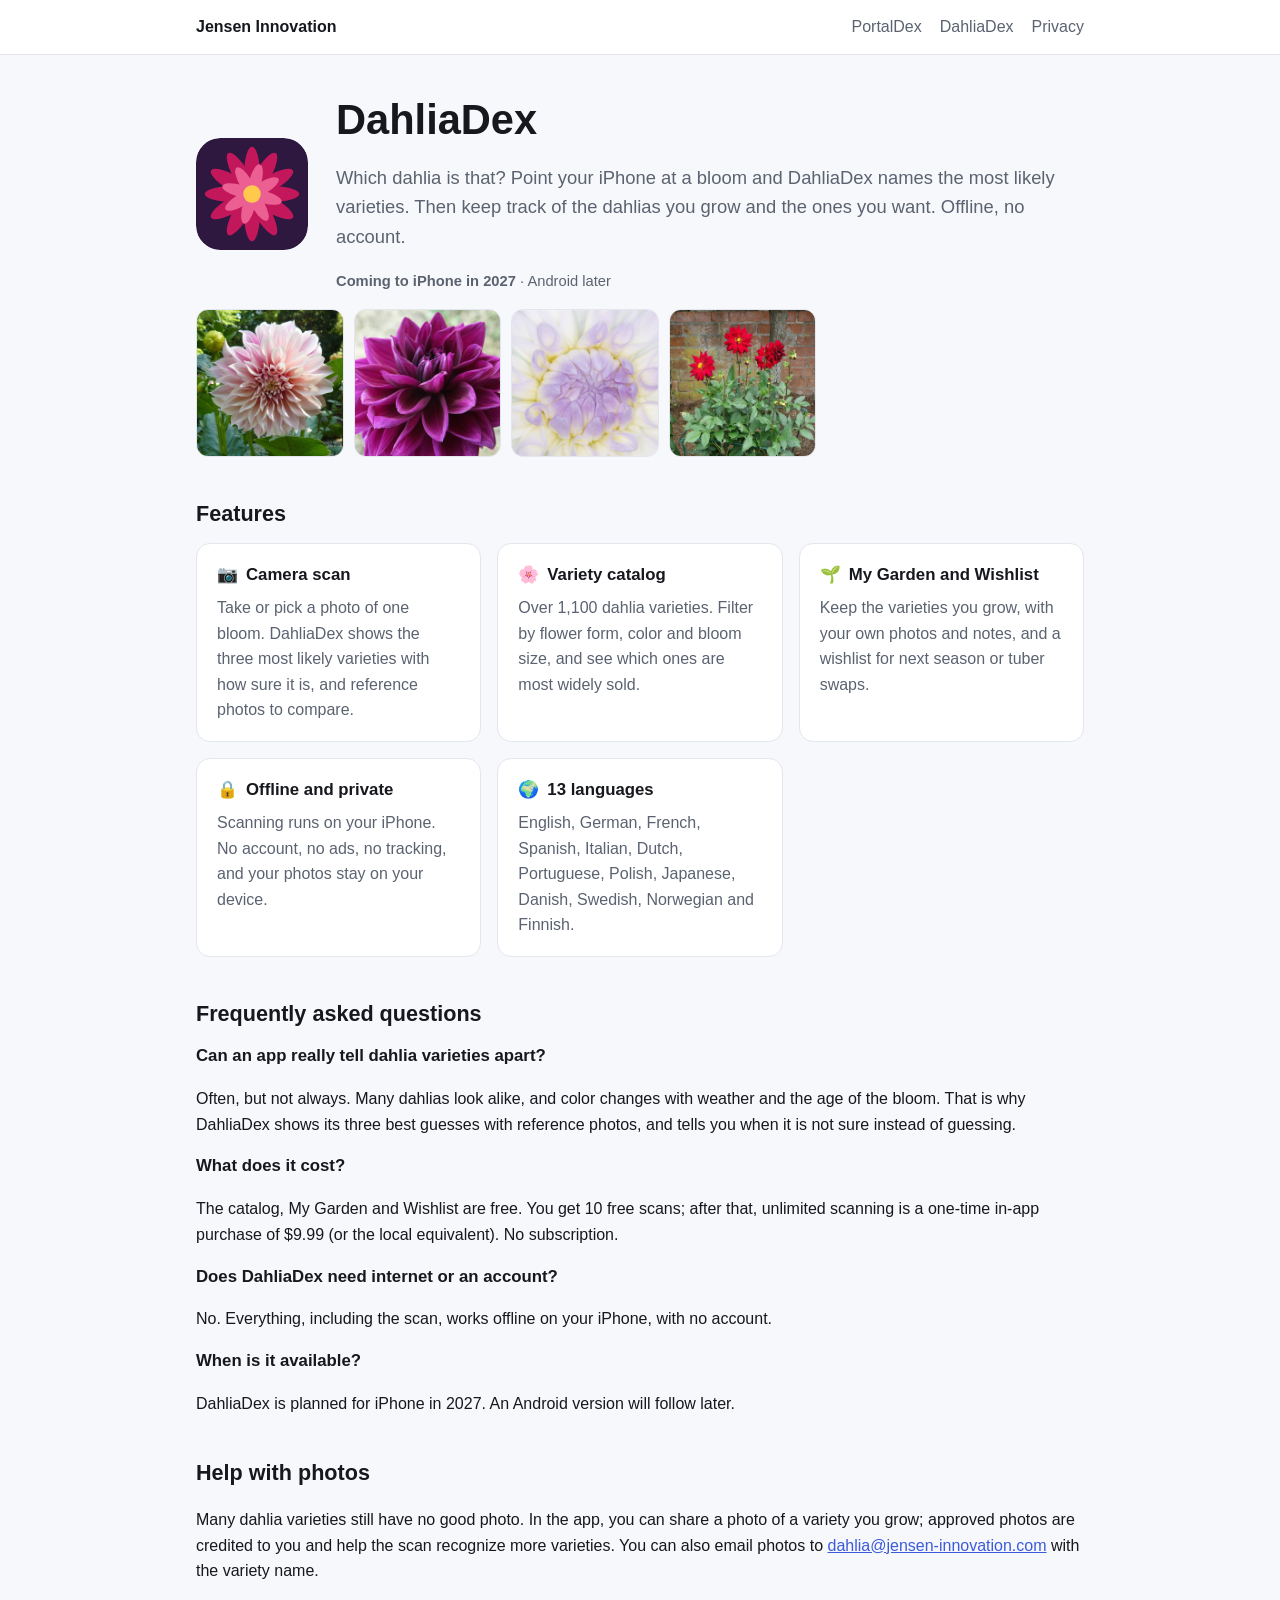
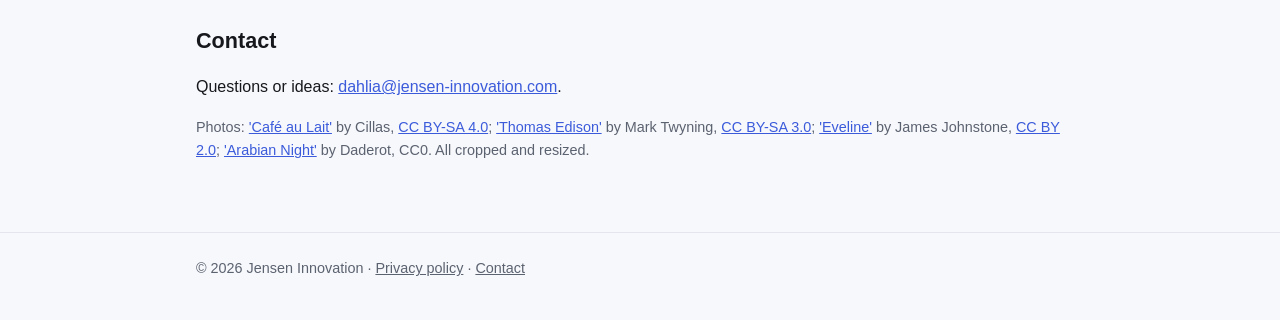
==== dahliadex/index.html @ bb776ab9 "added dahlia dex" ====
<!doctype html>
<html lang="en">
<head>
  <meta charset="utf-8">
  <meta name="viewport" content="width=device-width, initial-scale=1">
  <title>DahliaDex — dahlia variety identifier for iPhone</title>
  <meta name="description" content="DahliaDex names your dahlia variety from a photo. Point your iPhone at a bloom and get the most likely cultivars, then track the dahlias you grow and want. Fully offline, no account. Coming to iPhone in 2027.">
  <link rel="canonical" href="https://www.jensen-innovation.com/dahliadex/">
  <link rel="icon" href="/assets/dahliadex-icon.svg" type="image/svg+xml">
  <link rel="stylesheet" href="/assets/style.css">
  <meta property="og:type" content="website">
  <meta property="og:title" content="DahliaDex — dahlia variety identifier">
  <meta property="og:description" content="Name your dahlia variety from a photo. Offline, no account. Coming to iPhone in 2027.">
  <meta property="og:url" content="https://www.jensen-innovation.com/dahliadex/">
  <meta property="og:image" content="https://www.jensen-innovation.com/assets/dahlias/cafe-au-lait.jpg">
  <script type="application/ld+json">
  {
    "@context": "https://schema.org",
    "@type": "MobileApplication",
    "name": "DahliaDex",
    "url": "https://www.jensen-innovation.com/dahliadex/",
    "description": "Dahlia variety identifier: name a dahlia cultivar from a camera photo, browse over 1,100 varieties, and track the dahlias you grow and want. Works offline with no account.",
    "applicationCategory": "LifestyleApplication",
    "operatingSystem": "iOS",
    "featureList": [
      "Camera scan names the dahlia variety, on the device and offline",
      "Top-3 likely varieties with a confidence level",
      "Catalog of over 1,100 dahlia varieties by flower form, color and size",
      "My Garden and Wishlist",
      "Contribute photos of varieties that are missing one",
      "No account, no ads, no tracking",
      "13 languages including Danish, Swedish, Norwegian and Finnish"
    ],
    "keywords": "dahlia identifier, dahlia variety, dahlia cultivar, identify dahlia, georgine, dahlia app",
    "author": { "@type": "Organization", "name": "Jensen Innovation", "url": "https://www.jensen-innovation.com/" }
  }
  </script>
</head>
<body>
  <header class="site">
    <div class="wrap">
      <a class="brand" href="/">Jensen Innovation</a>
      <nav><a href="/portaldex/">PortalDex</a><a href="/dahliadex/">DahliaDex</a><a href="/dahliadex/privacy/">Privacy</a></nav>
    </div>
  </header>

  <main>
    <div class="wrap">
      <div class="hero">
        <img class="icon" src="/assets/dahliadex-icon.svg" alt="DahliaDex app icon" width="112" height="112">
        <div class="text">
          <h1>DahliaDex</h1>
          <p class="lead">Which dahlia is that? Point your iPhone at a bloom and DahliaDex names the most likely varieties. Then keep track of the dahlias you grow and the ones you want. Offline, no account.</p>
          <p class="platforms"><strong>Coming to iPhone in 2027</strong> · Android later</p>
        </div>
      </div>

      <div class="figures">
        <img src="/assets/dahlias/cafe-au-lait.jpg" alt="Dahlia 'Café au Lait', a large blush-pink decorative bloom" width="640" height="640" loading="lazy">
        <img src="/assets/dahlias/thomas-edison.jpg" alt="Dahlia 'Thomas Edison', a deep purple decorative bloom" width="640" height="640" loading="lazy">
        <img src="/assets/dahlias/eveline.jpg" alt="Dahlia 'Eveline', a white bloom with a lilac centre" width="640" height="640" loading="lazy">
        <img src="/assets/dahlias/arabian-night.jpg" alt="Dahlia 'Arabian Night', dark red blooms in a garden bed" width="640" height="640" loading="lazy">
      </div>

      <h2>Features</h2>
      <div class="grid">
        <div class="card feature"><h3><span aria-hidden="true">📷</span> Camera scan</h3><p>Take or pick a photo of one bloom. DahliaDex shows the three most likely varieties with how sure it is, and reference photos to compare.</p></div>
        <div class="card feature"><h3><span aria-hidden="true">🌸</span> Variety catalog</h3><p>Over 1,100 dahlia varieties. Filter by flower form, color and bloom size, and see which ones are most widely sold.</p></div>
        <div class="card feature"><h3><span aria-hidden="true">🌱</span> My Garden and Wishlist</h3><p>Keep the varieties you grow, with your own photos and notes, and a wishlist for next season or tuber swaps.</p></div>
        <div class="card feature"><h3><span aria-hidden="true">🔒</span> Offline and private</h3><p>Scanning runs on your iPhone. No account, no ads, no tracking, and your photos stay on your device.</p></div>
        <div class="card feature"><h3><span aria-hidden="true">🌍</span> 13 languages</h3><p>English, German, French, Spanish, Italian, Dutch, Portuguese, Polish, Japanese, Danish, Swedish, Norwegian and Finnish.</p></div>
      </div>

      <h2>Frequently asked questions</h2>
      <h3>Can an app really tell dahlia varieties apart?</h3>
      <p>Often, but not always. Many dahlias look alike, and color changes with weather and the age of the bloom. That is why DahliaDex shows its three best guesses with reference photos, and tells you when it is not sure instead of guessing.</p>
      <h3>What does it cost?</h3>
      <p>The catalog, My Garden and Wishlist are free. You get 10 free scans; after that, unlimited scanning is a one-time in-app purchase of $9.99 (or the local equivalent). No subscription.</p>
      <h3>Does DahliaDex need internet or an account?</h3>
      <p>No. Everything, including the scan, works offline on your iPhone, with no account.</p>
      <h3>When is it available?</h3>
      <p>DahliaDex is planned for iPhone in 2027. An Android version will follow later.</p>

      <h2>Help with photos</h2>
      <p>Many dahlia varieties still have no good photo. In the app, you can share a photo of a variety you grow; approved photos are credited to you and help the scan recognize more varieties. You can also email photos to <a href="mailto:dahlia@jensen-innovation.com">dahlia@jensen-innovation.com</a> with the variety name.</p>

      <h2>Contact</h2>
      <p>Questions or ideas: <a href="mailto:dahlia@jensen-innovation.com">dahlia@jensen-innovation.com</a>.</p>

      <p class="note">Photos: <a href="https://commons.wikimedia.org/wiki/File:Dahlia_%27Cafe_au_Lait%27.jpg">'Café au Lait'</a> by Cillas, <a href="https://creativecommons.org/licenses/by-sa/4.0/">CC BY-SA 4.0</a>; <a href="https://commons.wikimedia.org/wiki/File:Dahlia_-_%22Thomas_Edison%22_cultivar.jpg">'Thomas Edison'</a> by Mark Twyning, <a href="https://creativecommons.org/licenses/by-sa/3.0/">CC BY-SA 3.0</a>; <a href="https://commons.wikimedia.org/wiki/File:20230626_Dahlia_-_Eveline.jpg">'Eveline'</a> by James Johnstone, <a href="https://creativecommons.org/licenses/by/2.0/">CC BY 2.0</a>; <a href="https://commons.wikimedia.org/wiki/File:Dahlia_%27Arabian_Night%27_-_Hampton_Court_Palace_-_London,_UK_-_DSC07151.jpg">'Arabian Night'</a> by Daderot, CC0. All cropped and resized.</p>
    </div>
  </main>

  <footer class="site">
    <div class="wrap">
      © 2026 Jensen Innovation · <a href="/dahliadex/privacy/">Privacy policy</a> · <a href="mailto:dahlia@jensen-innovation.com">Contact</a>
    </div>
  </footer>
</body>
</html>
---- assets/style.css ----
/* Jensen Innovation — shared site styles. Light + dark via prefers-color-scheme. */
:root {
  --bg: #f7f8fb;
  --surface: #ffffff;
  --text: #16181d;
  --muted: #5b6270;
  --border: #e3e6ec;
  --accent: #3b5bdb;
  --accent-soft: #e8edff;
  --radius: 14px;
  --max: 920px;
}
@media (prefers-color-scheme: dark) {
  :root {
    --bg: #0f1115;
    --surface: #171a21;
    --text: #e9ecf2;
    --muted: #9aa3b2;
    --border: #262b35;
    --accent: #8ca3ff;
    --accent-soft: #1d2440;
  }
}
* { box-sizing: border-box; }
html { -webkit-text-size-adjust: 100%; }
body {
  margin: 0;
  background: var(--bg);
  color: var(--text);
  font: 16px/1.6 -apple-system, BlinkMacSystemFont, "Segoe UI", Roboto, Helvetica, Arial, sans-serif;
}
a { color: var(--accent); }
img { max-width: 100%; height: auto; }
.wrap { max-width: var(--max); margin: 0 auto; padding: 0 16px; }

header.site {
  border-bottom: 1px solid var(--border);
  background: var(--surface);
}
header.site .wrap {
  display: flex; align-items: center; justify-content: space-between;
  gap: 16px; padding-top: 14px; padding-bottom: 14px;
}
header.site .brand { font-weight: 700; color: var(--text); text-decoration: none; }
header.site nav a { margin-left: 18px; text-decoration: none; color: var(--muted); }
header.site nav a:hover { color: var(--text); }

main { padding: 40px 0 56px; }
h1 { font-size: clamp(1.8rem, 4vw, 2.6rem); line-height: 1.2; margin: 0 0 12px; }
h2 { font-size: 1.35rem; margin: 40px 0 12px; }
h3 { font-size: 1.05rem; margin: 0 0 6px; }
.lead { font-size: 1.15rem; color: var(--muted); max-width: 720px; }

.hero { display: flex; gap: 28px; align-items: center; flex-wrap: wrap; }
.hero img.icon { width: 112px; height: 112px; border-radius: 24px; flex: none; }
.hero .text { flex: 1 1 320px; }

.stores { display: flex; flex-wrap: wrap; gap: 12px; margin-top: 20px; }
.btn {
  display: inline-block; padding: 11px 18px; border-radius: 10px;
  background: var(--accent); color: #fff; text-decoration: none; font-weight: 600;
}
@media (prefers-color-scheme: dark) { .btn { color: #0f1115; } }
.btn.secondary { background: var(--accent-soft); color: var(--accent); }

.grid {
  display: grid; gap: 16px;
  grid-template-columns: repeat(auto-fit, minmax(240px, 1fr));
}
.card {
  background: var(--surface); border: 1px solid var(--border);
  border-radius: var(--radius); padding: 18px 20px;
}
.card p { margin: 0; color: var(--muted); }
.app-card { display: flex; gap: 16px; align-items: center; text-decoration: none; color: var(--text); }
.app-card img { width: 64px; height: 64px; border-radius: 14px; flex: none; }

ul.ticks { padding-left: 1.2em; }
ul.ticks li { margin: 4px 0; }

.prose { max-width: 760px; }
.prose h2 { font-size: 1.15rem; margin-top: 28px; }
.note { font-size: 0.9rem; color: var(--muted); }

footer.site { border-top: 1px solid var(--border); padding: 24px 0 40px; color: var(--muted); font-size: 0.9rem; }
footer.site a { color: var(--muted); }

/* Buttons: hover + keyboard focus */
.btn { transition: filter .15s ease, transform .15s ease; }
.btn:hover { filter: brightness(1.08); transform: translateY(-1px); }
a:focus-visible, .btn:focus-visible { outline: 3px solid var(--accent); outline-offset: 3px; border-radius: 10px; }
.platforms { margin: 10px 0 0; font-size: 0.92rem; color: var(--muted); }

/* Screenshot gallery: scroll-snap strip, swipeable on phones */
.shots {
  display: grid; grid-auto-flow: column; grid-auto-columns: min(86%, 620px);
  gap: 16px; overflow-x: auto; scroll-snap-type: x mandatory;
  padding: 4px 2px 14px; margin: 0 -2px;
}
.shots figure { margin: 0; scroll-snap-align: start; }
.shots img {
  display: block; width: 100%; border-radius: var(--radius);
  border: 1px solid var(--border); box-shadow: 0 8px 24px rgba(0,0,0,.08);
}
.shots figcaption { font-size: 0.9rem; color: var(--muted); margin-top: 8px; }

/* Real figure photos */
.figures { display: grid; gap: 10px; grid-template-columns: repeat(4, 1fr); max-width: 620px; margin-top: 16px; }
@media (max-width: 480px) { .figures { grid-template-columns: repeat(2, 1fr); } }
.figures img { width: 100%; aspect-ratio: 1; object-fit: cover; border-radius: 12px; border: 1px solid var(--border); }

/* Homepage hero */
.home-hero { display: grid; gap: 28px; align-items: center; grid-template-columns: 1fr; }
@media (min-width: 820px) { .home-hero { grid-template-columns: 1fr 1.15fr; } }
.home-hero img.shot { border-radius: var(--radius); border: 1px solid var(--border); box-shadow: 0 10px 30px rgba(0,0,0,.10); }

/* Narrow phones: let the header nav wrap instead of overflowing */
@media (max-width: 420px) {
  header.site .wrap { flex-wrap: wrap; gap: 6px 16px; }
  header.site nav a { margin: 0 16px 0 0; }
}

/* Single full-width screenshot (collection pages) */
.shots.one { grid-auto-columns: 100%; overflow: visible; margin-top: 24px; }
@media (min-width: 820px) { .shots.one { grid-auto-columns: 78%; } }

/* Feature cards */
.card.feature h3 { display: flex; gap: 8px; align-items: center; }
a.card { text-decoration: none; color: var(--text); transition: border-color .15s ease; }
a.card:hover { border-color: var(--accent); }
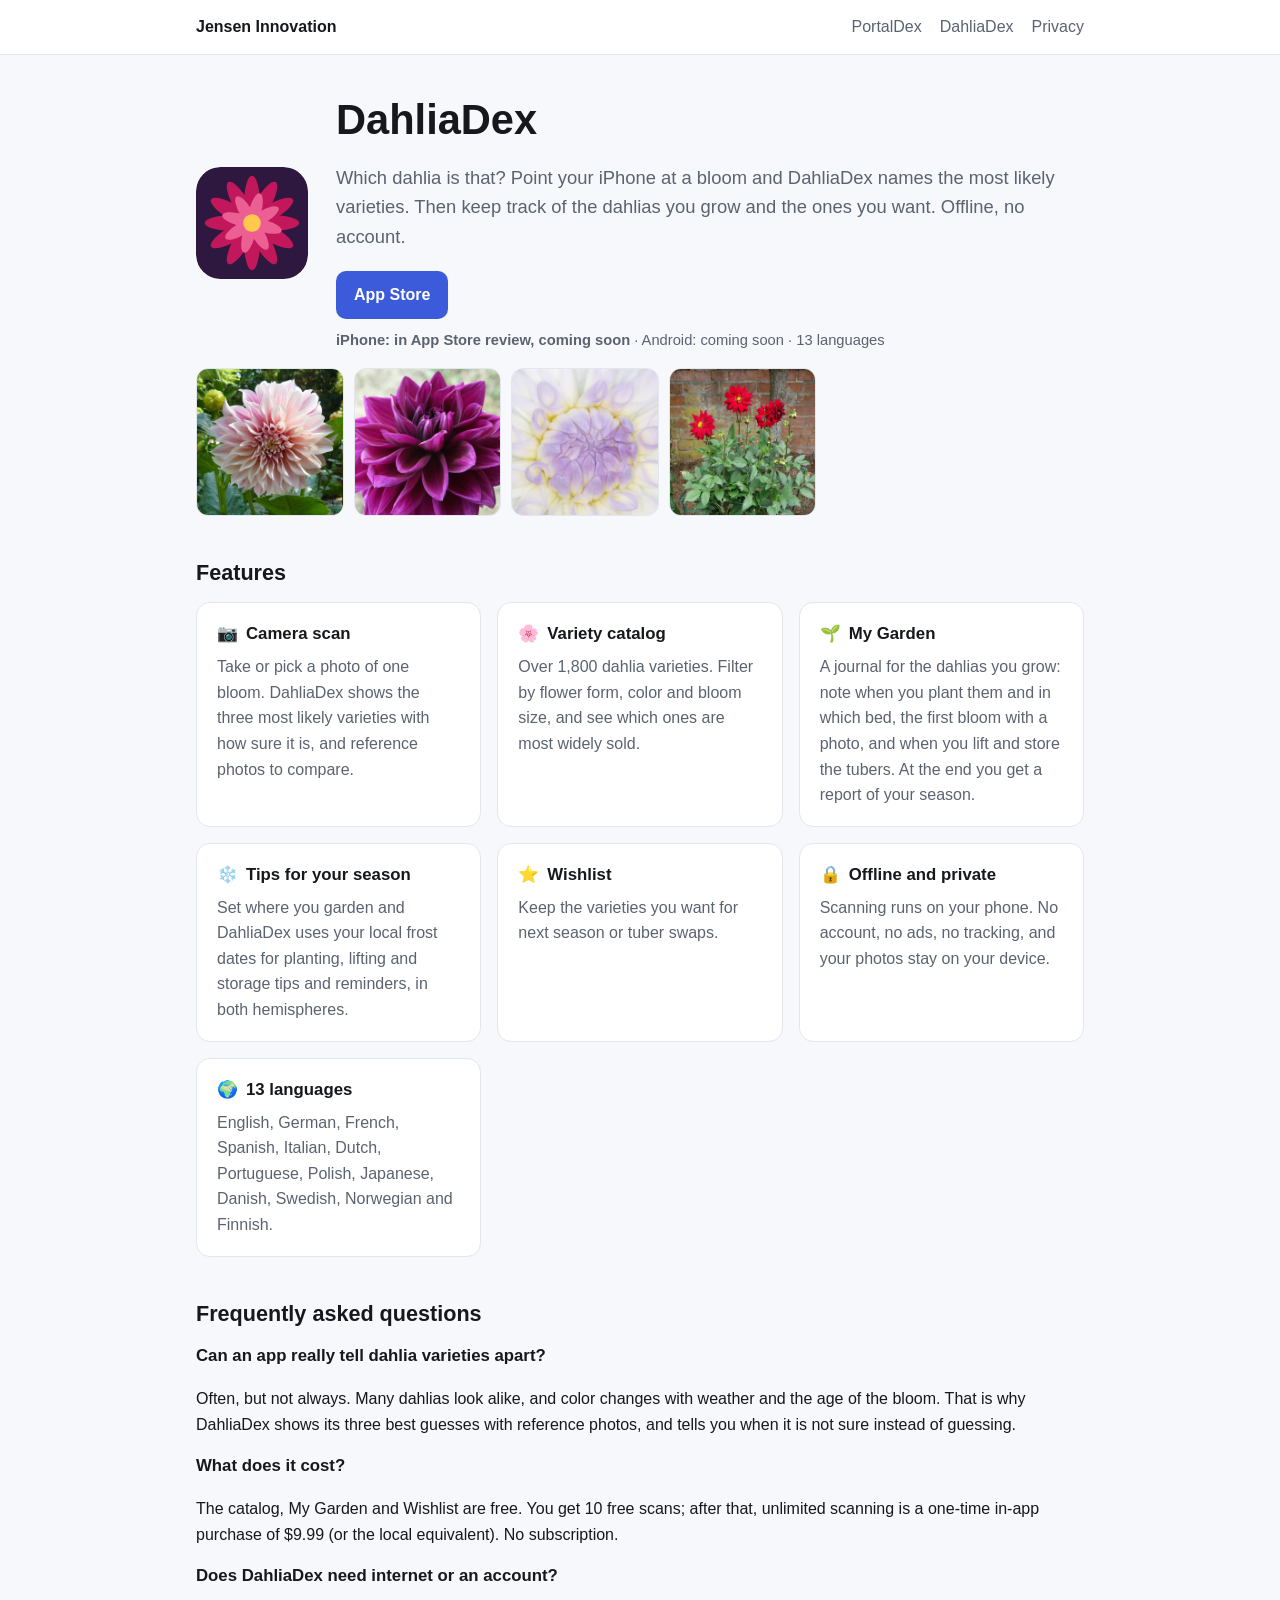
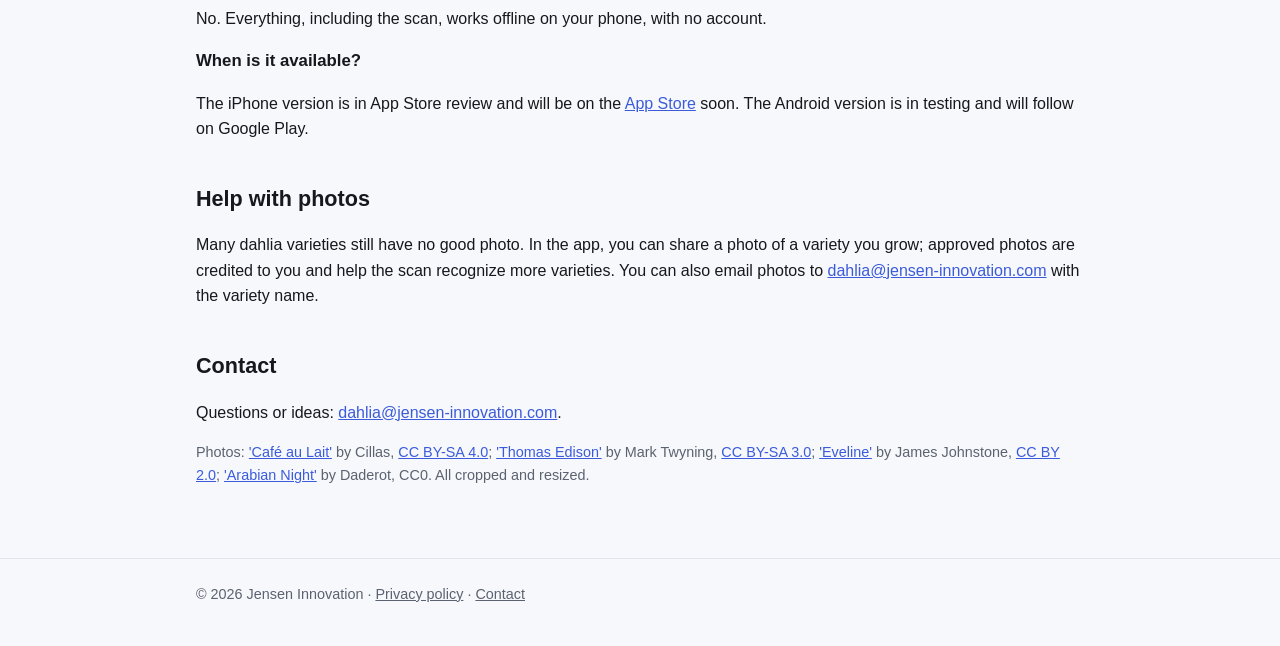
==== commit 2402d05c: "DahliaDex page: App Store link (in review), Android coming soon, 1,800+ varieties, My Garden journal" ====
--- a/dahliadex/index.html
+++ b/dahliadex/index.html
@@ -4,13 +4,13 @@
   <meta charset="utf-8">
   <meta name="viewport" content="width=device-width, initial-scale=1">
   <title>DahliaDex — dahlia variety identifier for iPhone</title>
-  <meta name="description" content="DahliaDex names your dahlia variety from a photo. Point your iPhone at a bloom and get the most likely cultivars, then track the dahlias you grow and want. Fully offline, no account. Coming to iPhone in 2027.">
+  <meta name="description" content="DahliaDex names your dahlia variety from a photo. Point your iPhone at a bloom and get the most likely cultivars, then track the dahlias you grow and want. Fully offline, no account. Coming soon to the App Store; Android to follow.">
   <link rel="canonical" href="https://www.jensen-innovation.com/dahliadex/">
   <link rel="icon" href="/assets/dahliadex-icon.svg" type="image/svg+xml">
   <link rel="stylesheet" href="/assets/style.css">
   <meta property="og:type" content="website">
   <meta property="og:title" content="DahliaDex — dahlia variety identifier">
-  <meta property="og:description" content="Name your dahlia variety from a photo. Offline, no account. Coming to iPhone in 2027.">
+  <meta property="og:description" content="Name your dahlia variety from a photo. Offline, no account. Coming soon to iPhone and Android.">
   <meta property="og:url" content="https://www.jensen-innovation.com/dahliadex/">
   <meta property="og:image" content="https://www.jensen-innovation.com/assets/dahlias/cafe-au-lait.jpg">
   <script type="application/ld+json">
@@ -19,14 +19,17 @@
     "@type": "MobileApplication",
     "name": "DahliaDex",
     "url": "https://www.jensen-innovation.com/dahliadex/",
-    "description": "Dahlia variety identifier: name a dahlia cultivar from a camera photo, browse over 1,100 varieties, and track the dahlias you grow and want. Works offline with no account.",
+    "description": "Dahlia variety identifier: name a dahlia cultivar from a camera photo, browse over 1,800 varieties, and track the dahlias you grow and want. Works offline with no account.",
     "applicationCategory": "LifestyleApplication",
     "operatingSystem": "iOS",
+    "sameAs": ["https://apps.apple.com/app/id6832678904"],
     "featureList": [
       "Camera scan names the dahlia variety, on the device and offline",
       "Top-3 likely varieties with a confidence level",
-      "Catalog of over 1,100 dahlia varieties by flower form, color and size",
-      "My Garden and Wishlist",
+      "Catalog of over 1,800 dahlia varieties by flower form, color and size",
+      "My Garden season journal: planting, first bloom, lifting and storage, with a season report",
+      "Seasonal tips and reminders from your local frost dates",
+      "Wishlist",
       "Contribute photos of varieties that are missing one",
       "No account, no ads, no tracking",
       "13 languages including Danish, Swedish, Norwegian and Finnish"
@@ -51,7 +54,10 @@
         <div class="text">
           <h1>DahliaDex</h1>
           <p class="lead">Which dahlia is that? Point your iPhone at a bloom and DahliaDex names the most likely varieties. Then keep track of the dahlias you grow and the ones you want. Offline, no account.</p>
-          <p class="platforms"><strong>Coming to iPhone in 2027</strong> · Android later</p>
+          <div class="stores">
+            <a class="btn" href="https://apps.apple.com/app/id6832678904">App Store</a>
+          </div>
+          <p class="platforms"><strong>iPhone: in App Store review, coming soon</strong> · Android: coming soon · 13 languages</p>
         </div>
       </div>
 
@@ -65,9 +71,11 @@
       <h2>Features</h2>
       <div class="grid">
         <div class="card feature"><h3><span aria-hidden="true">📷</span> Camera scan</h3><p>Take or pick a photo of one bloom. DahliaDex shows the three most likely varieties with how sure it is, and reference photos to compare.</p></div>
-        <div class="card feature"><h3><span aria-hidden="true">🌸</span> Variety catalog</h3><p>Over 1,100 dahlia varieties. Filter by flower form, color and bloom size, and see which ones are most widely sold.</p></div>
-        <div class="card feature"><h3><span aria-hidden="true">🌱</span> My Garden and Wishlist</h3><p>Keep the varieties you grow, with your own photos and notes, and a wishlist for next season or tuber swaps.</p></div>
-        <div class="card feature"><h3><span aria-hidden="true">🔒</span> Offline and private</h3><p>Scanning runs on your iPhone. No account, no ads, no tracking, and your photos stay on your device.</p></div>
+        <div class="card feature"><h3><span aria-hidden="true">🌸</span> Variety catalog</h3><p>Over 1,800 dahlia varieties. Filter by flower form, color and bloom size, and see which ones are most widely sold.</p></div>
+        <div class="card feature"><h3><span aria-hidden="true">🌱</span> My Garden</h3><p>A journal for the dahlias you grow: note when you plant them and in which bed, the first bloom with a photo, and when you lift and store the tubers. At the end you get a report of your season.</p></div>
+        <div class="card feature"><h3><span aria-hidden="true">❄️</span> Tips for your season</h3><p>Set where you garden and DahliaDex uses your local frost dates for planting, lifting and storage tips and reminders, in both hemispheres.</p></div>
+        <div class="card feature"><h3><span aria-hidden="true">⭐</span> Wishlist</h3><p>Keep the varieties you want for next season or tuber swaps.</p></div>
+        <div class="card feature"><h3><span aria-hidden="true">🔒</span> Offline and private</h3><p>Scanning runs on your phone. No account, no ads, no tracking, and your photos stay on your device.</p></div>
         <div class="card feature"><h3><span aria-hidden="true">🌍</span> 13 languages</h3><p>English, German, French, Spanish, Italian, Dutch, Portuguese, Polish, Japanese, Danish, Swedish, Norwegian and Finnish.</p></div>
       </div>
 
@@ -77,9 +85,9 @@
       <h3>What does it cost?</h3>
       <p>The catalog, My Garden and Wishlist are free. You get 10 free scans; after that, unlimited scanning is a one-time in-app purchase of $9.99 (or the local equivalent). No subscription.</p>
       <h3>Does DahliaDex need internet or an account?</h3>
-      <p>No. Everything, including the scan, works offline on your iPhone, with no account.</p>
+      <p>No. Everything, including the scan, works offline on your phone, with no account.</p>
       <h3>When is it available?</h3>
-      <p>DahliaDex is planned for iPhone in 2027. An Android version will follow later.</p>
+      <p>The iPhone version is in App Store review and will be on the <a href="https://apps.apple.com/app/id6832678904">App Store</a> soon. The Android version is in testing and will follow on Google Play.</p>
 
       <h2>Help with photos</h2>
       <p>Many dahlia varieties still have no good photo. In the app, you can share a photo of a variety you grow; approved photos are credited to you and help the scan recognize more varieties. You can also email photos to <a href="mailto:dahlia@jensen-innovation.com">dahlia@jensen-innovation.com</a> with the variety name.</p>
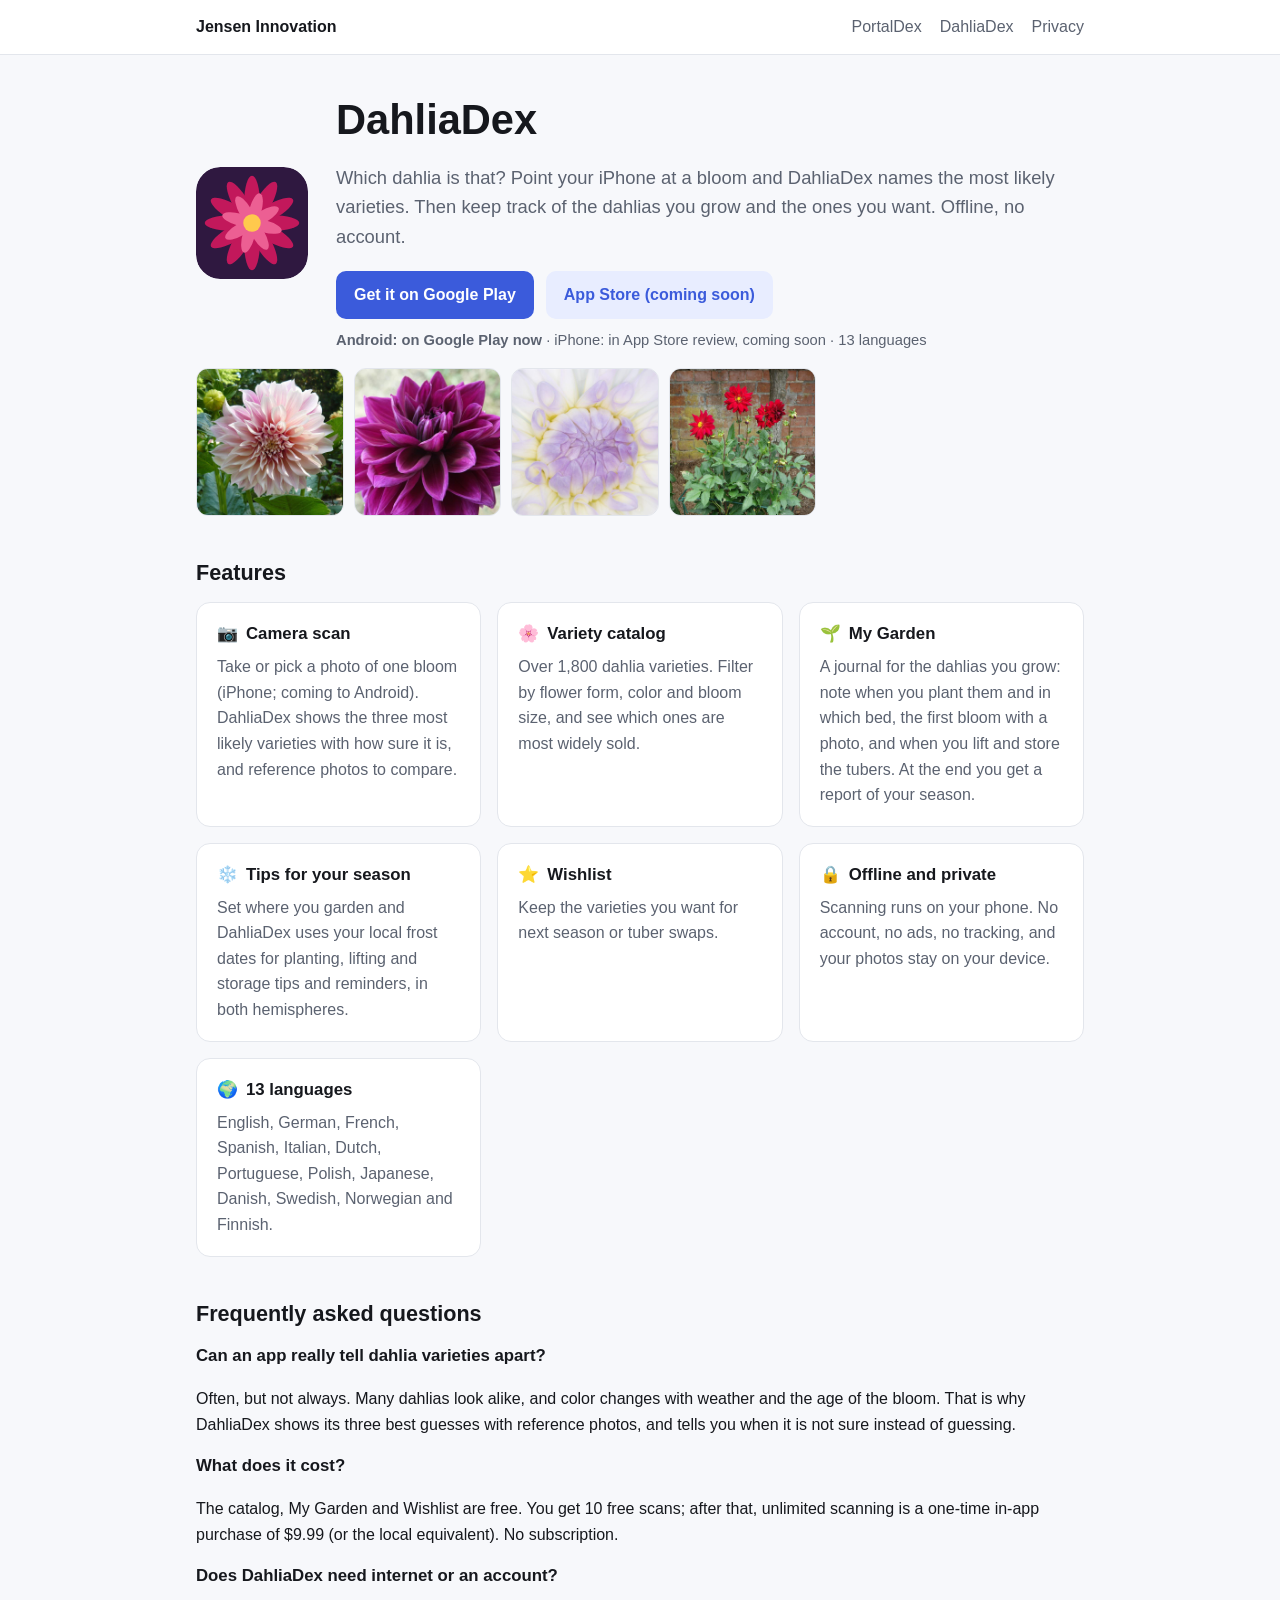
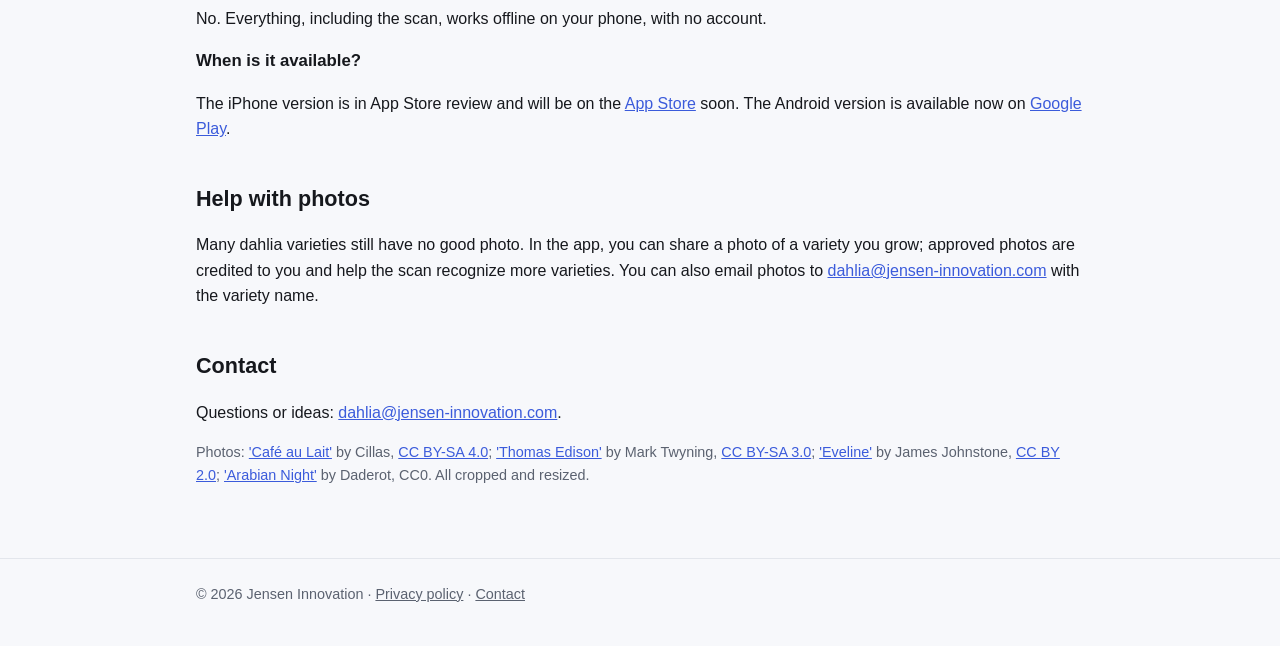
==== commit cfab6726: "DahliaDex: Android on Google Play now, iPhone coming soon Co-Authored-By: Claude Opus 5.5 <noreply@a" ====
--- a/dahliadex/index.html
+++ b/dahliadex/index.html
@@ -3,14 +3,14 @@
 <head>
   <meta charset="utf-8">
   <meta name="viewport" content="width=device-width, initial-scale=1">
-  <title>DahliaDex — dahlia variety identifier for iPhone</title>
-  <meta name="description" content="DahliaDex names your dahlia variety from a photo. Point your iPhone at a bloom and get the most likely cultivars, then track the dahlias you grow and want. Fully offline, no account. Coming soon to the App Store; Android to follow.">
+  <title>DahliaDex — dahlia variety identifier for iPhone and Android</title>
+  <meta name="description" content="DahliaDex names your dahlia variety from a photo. Point your iPhone at a bloom and get the most likely cultivars, then track the dahlias you grow and want. Fully offline, no account. On Google Play now; coming soon to the App Store.">
   <link rel="canonical" href="https://www.jensen-innovation.com/dahliadex/">
   <link rel="icon" href="/assets/dahliadex-icon.svg" type="image/svg+xml">
   <link rel="stylesheet" href="/assets/style.css">
   <meta property="og:type" content="website">
   <meta property="og:title" content="DahliaDex — dahlia variety identifier">
-  <meta property="og:description" content="Name your dahlia variety from a photo. Offline, no account. Coming soon to iPhone and Android.">
+  <meta property="og:description" content="Name your dahlia variety from a photo. Offline, no account. On Google Play now; iPhone coming soon.">
   <meta property="og:url" content="https://www.jensen-innovation.com/dahliadex/">
   <meta property="og:image" content="https://www.jensen-innovation.com/assets/dahlias/cafe-au-lait.jpg">
   <script type="application/ld+json">
@@ -21,8 +21,8 @@
     "url": "https://www.jensen-innovation.com/dahliadex/",
     "description": "Dahlia variety identifier: name a dahlia cultivar from a camera photo, browse over 1,800 varieties, and track the dahlias you grow and want. Works offline with no account.",
     "applicationCategory": "LifestyleApplication",
-    "operatingSystem": "iOS",
-    "sameAs": ["https://apps.apple.com/app/id6832678904"],
+    "operatingSystem": "Android, iOS",
+    "sameAs": ["https://play.google.com/store/apps/details?id=com.dahliadex.app", "https://apps.apple.com/app/id6832678904"],
     "featureList": [
       "Camera scan names the dahlia variety, on the device and offline",
       "Top-3 likely varieties with a confidence level",
@@ -55,9 +55,10 @@
           <h1>DahliaDex</h1>
           <p class="lead">Which dahlia is that? Point your iPhone at a bloom and DahliaDex names the most likely varieties. Then keep track of the dahlias you grow and the ones you want. Offline, no account.</p>
           <div class="stores">
-            <a class="btn" href="https://apps.apple.com/app/id6832678904">App Store</a>
+            <a class="btn" href="https://play.google.com/store/apps/details?id=com.dahliadex.app">Get it on Google Play</a>
+            <a class="btn secondary" href="https://apps.apple.com/app/id6832678904">App Store (coming soon)</a>
           </div>
-          <p class="platforms"><strong>iPhone: in App Store review, coming soon</strong> · Android: coming soon · 13 languages</p>
+          <p class="platforms"><strong>Android: on Google Play now</strong> · iPhone: in App Store review, coming soon · 13 languages</p>
         </div>
       </div>
 
@@ -70,7 +71,7 @@
 
       <h2>Features</h2>
       <div class="grid">
-        <div class="card feature"><h3><span aria-hidden="true">📷</span> Camera scan</h3><p>Take or pick a photo of one bloom. DahliaDex shows the three most likely varieties with how sure it is, and reference photos to compare.</p></div>
+        <div class="card feature"><h3><span aria-hidden="true">📷</span> Camera scan</h3><p>Take or pick a photo of one bloom (iPhone; coming to Android). DahliaDex shows the three most likely varieties with how sure it is, and reference photos to compare.</p></div>
         <div class="card feature"><h3><span aria-hidden="true">🌸</span> Variety catalog</h3><p>Over 1,800 dahlia varieties. Filter by flower form, color and bloom size, and see which ones are most widely sold.</p></div>
         <div class="card feature"><h3><span aria-hidden="true">🌱</span> My Garden</h3><p>A journal for the dahlias you grow: note when you plant them and in which bed, the first bloom with a photo, and when you lift and store the tubers. At the end you get a report of your season.</p></div>
         <div class="card feature"><h3><span aria-hidden="true">❄️</span> Tips for your season</h3><p>Set where you garden and DahliaDex uses your local frost dates for planting, lifting and storage tips and reminders, in both hemispheres.</p></div>
@@ -87,7 +88,7 @@
       <h3>Does DahliaDex need internet or an account?</h3>
       <p>No. Everything, including the scan, works offline on your phone, with no account.</p>
       <h3>When is it available?</h3>
-      <p>The iPhone version is in App Store review and will be on the <a href="https://apps.apple.com/app/id6832678904">App Store</a> soon. The Android version is in testing and will follow on Google Play.</p>
+      <p>The iPhone version is in App Store review and will be on the <a href="https://apps.apple.com/app/id6832678904">App Store</a> soon. The Android version is available now on <a href="https://play.google.com/store/apps/details?id=com.dahliadex.app">Google Play</a>.</p>
 
       <h2>Help with photos</h2>
       <p>Many dahlia varieties still have no good photo. In the app, you can share a photo of a variety you grow; approved photos are credited to you and help the scan recognize more varieties. You can also email photos to <a href="mailto:dahlia@jensen-innovation.com">dahlia@jensen-innovation.com</a> with the variety name.</p>
